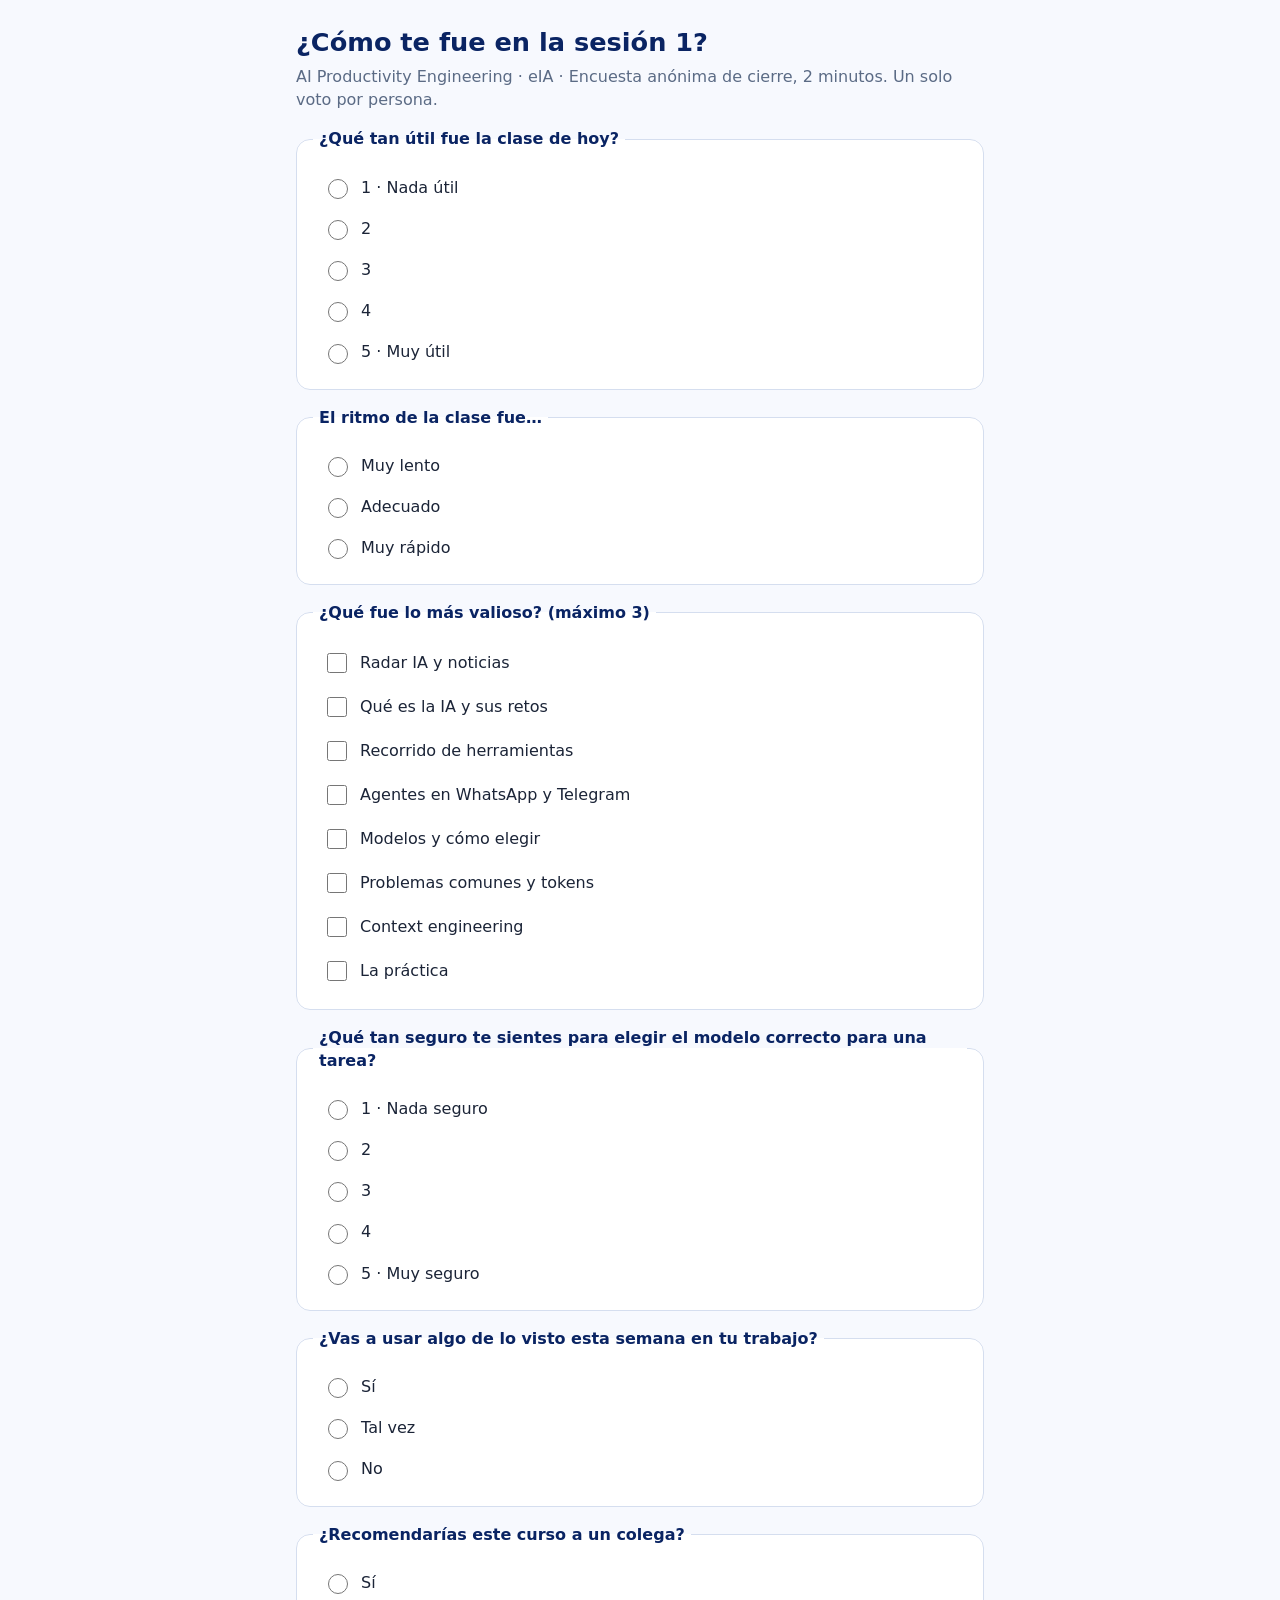
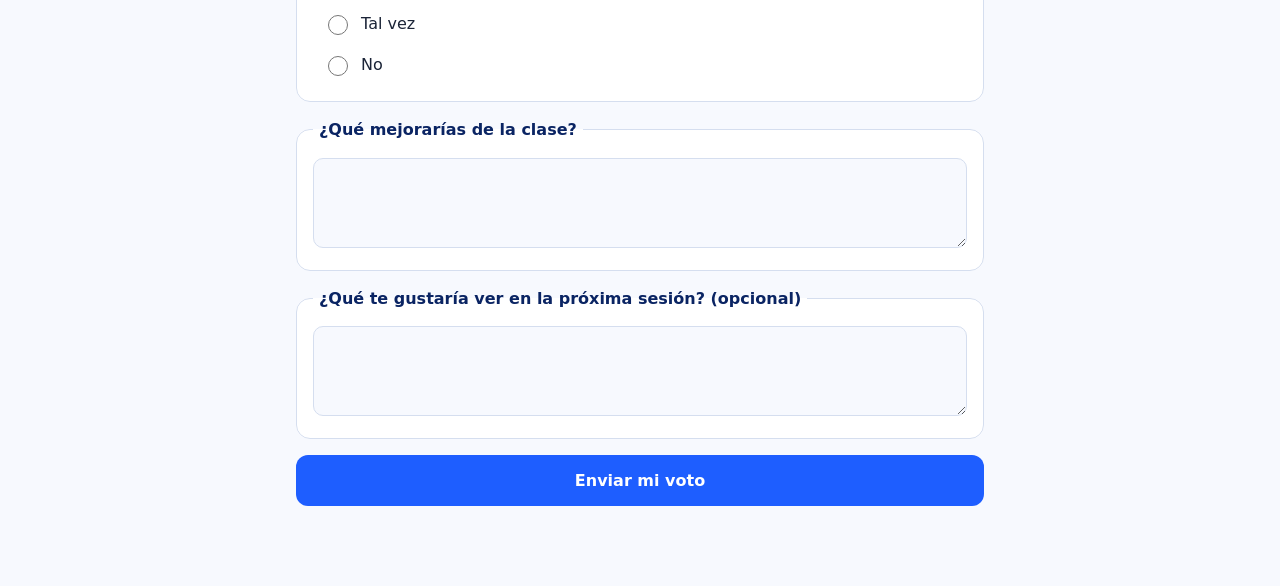
==== cierre.html @ d872a9c3 "Agrega encuesta anónima de cierre y pestañas en resultados" ====
<!doctype html>
<html lang="es"><head><meta charset="utf-8"><meta name="viewport" content="width=device-width,initial-scale=1">
<title>Encuesta IA</title><link rel="stylesheet" href="estilo.css"></head>
<body data-encuesta="cierre"><main>
<header><h1 id="titulo"></h1><p id="sub"></p></header>
<div id="estado"></div>
<form id="f"></form>
</main>
<script src="preguntas.js"></script>
<script src="form.js"></script>
</body></html>
---- estilo.css ----
:root { --navy:#0A2463; --blue:#1E5EFF; --cyan:#00A6FB; --tint:#EEF4FF; --ink:#1B2437; --muted:#5B6B85; --bg:#F7F9FE; --card:#FFFFFF; --line:#D5DEEF; }
@media (prefers-color-scheme: dark) { :root { --navy:#CADCFC; --blue:#7FA6FF; --tint:#16213F; --ink:#E7ECF7; --muted:#9AA8C2; --bg:#0B1226; --card:#121C36; --line:#26345A; } }
* { box-sizing: border-box; }
body { margin:0; font-family: system-ui, -apple-system, Segoe UI, Roboto, sans-serif; background: var(--bg); color: var(--ink); line-height:1.45; }
main { max-width: 720px; margin: 0 auto; padding: 24px 16px 64px; }
header p { color: var(--muted); margin: 4px 0 0; }
h1 { color: var(--navy); font-size: 1.6rem; margin: 0; }
fieldset { border: 1px solid var(--line); background: var(--card); border-radius: 14px; padding: 16px; margin: 16px 0; }
legend { font-weight: 700; color: var(--navy); padding: 0 6px; }
label.op { display: flex; gap: 10px; align-items: center; padding: 9px 10px; border-radius: 10px; cursor: pointer; }
label.op:hover { background: var(--tint); }
input[type=radio], input[type=checkbox] { width: 20px; height: 20px; accent-color: var(--blue); }
textarea, input[type=password] { width: 100%; font: inherit; padding: 10px; border-radius: 10px; border: 1px solid var(--line); background: var(--bg); color: var(--ink); }
textarea { min-height: 90px; }
button { font: inherit; font-weight: 700; background: var(--blue); color: #fff; border: 0; border-radius: 12px; padding: 14px 20px; cursor: pointer; width: 100%; }
button:disabled { opacity: .6; cursor: wait; }
.msg { padding: 14px; border-radius: 12px; background: var(--tint); margin: 16px 0; }
.err { color: #E5484D; font-weight: 600; }
table { width: 100%; border-collapse: collapse; margin: 8px 0 4px; font-size: .95rem; }
th, td { text-align: left; padding: 7px 8px; border-bottom: 1px solid var(--line); vertical-align: middle; }
th { color: var(--muted); font-weight: 600; }
td.n { text-align: right; font-variant-numeric: tabular-nums; width: 60px; }
.bar { height: 10px; border-radius: 5px; background: var(--blue); min-width: 2px; }
.kpi { display:flex; gap:16px; flex-wrap:wrap; margin:16px 0; }
.kpi div { background: var(--card); border:1px solid var(--line); border-radius:14px; padding:12px 16px; }
.kpi b { display:block; font-size:1.8rem; color: var(--navy); }
ul.textos li { margin: 6px 0; }
.row { display:flex; gap:10px; }
.row button { width:auto; }
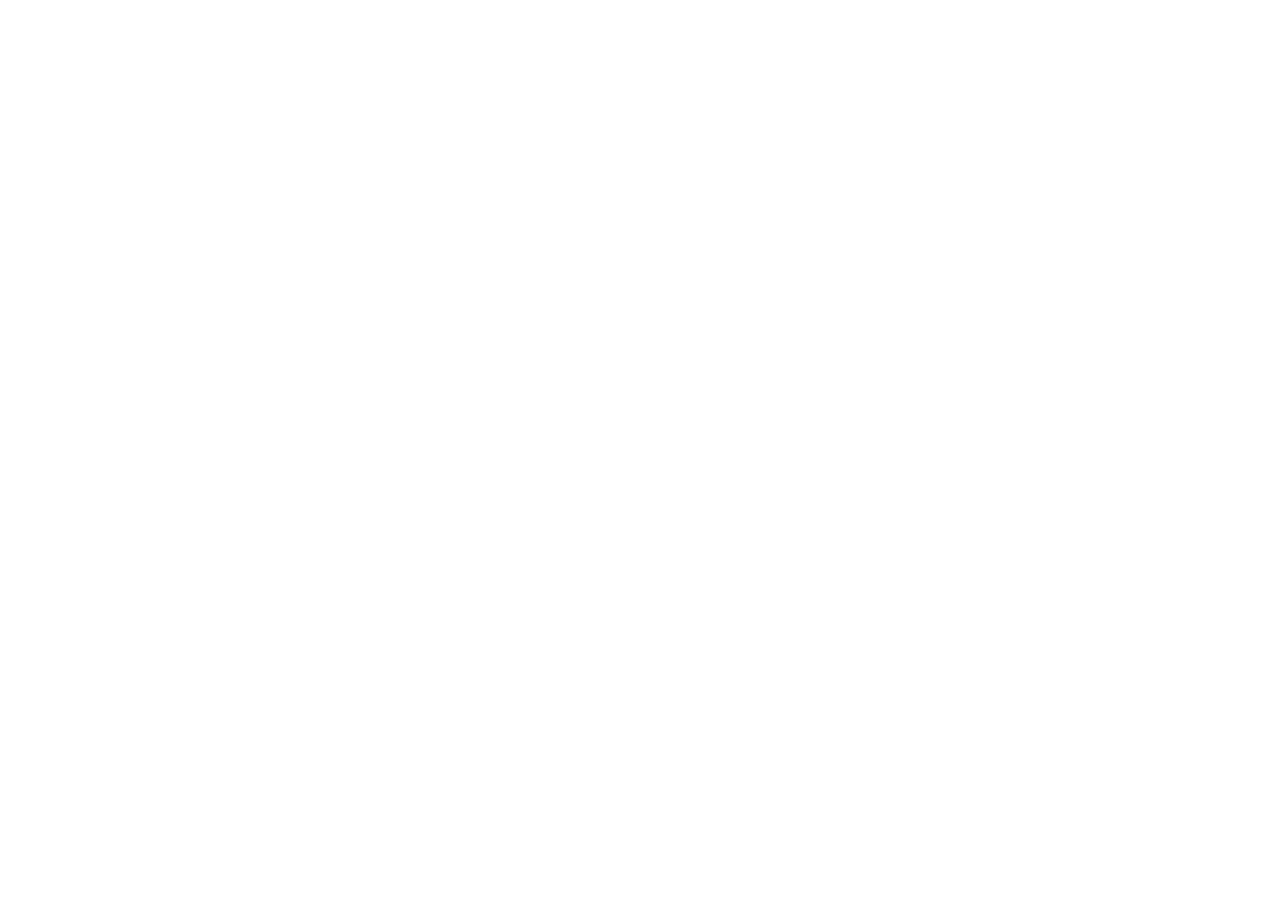
==== commit 2dd07bd3: "Redirige al nuevo sitio del curso" ====
--- a/cierre.html
+++ b/cierre.html
@@ -1,11 +1,4 @@
 <!doctype html>
 <html lang="es"><head><meta charset="utf-8"><meta name="viewport" content="width=device-width,initial-scale=1">
-<title>Encuesta IA</title><link rel="stylesheet" href="estilo.css"></head>
-<body data-encuesta="cierre"><main>
-<header><h1 id="titulo"></h1><p id="sub"></p></header>
-<div id="estado"></div>
-<form id="f"></form>
-</main>
-<script src="preguntas.js"></script>
-<script src="form.js"></script>
-</body></html>
+<title>Redirigiendo…</title><meta http-equiv="refresh" content="0; url=https://unimauro.github.io/curso-ia-productividad/cierre.html"><link rel="canonical" href="https://unimauro.github.io/curso-ia-productividad/cierre.html"></head>
+<body><p>Esta página se movió a <a href="https://unimauro.github.io/curso-ia-productividad/cierre.html">https://unimauro.github.io/curso-ia-productividad/cierre.html</a>.</p></body></html>
